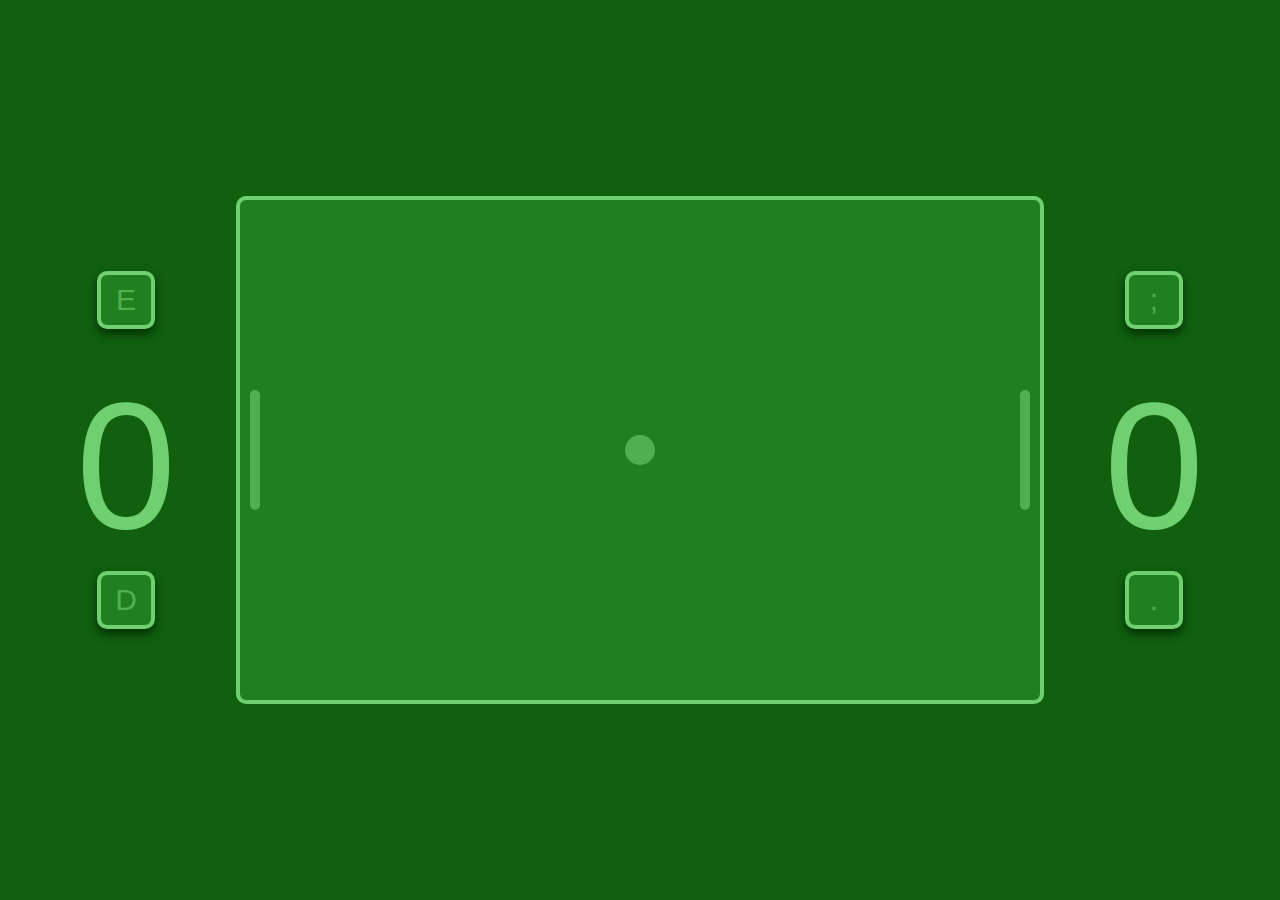
==== pong.html @ 87318ec1 "I'm disappointed in you Javascript..." ====
<!DOCTYPE html>

<!--////////////////////////////////////////////////////////////////////////////
HEAD
-->
<head>

  <title>PONG</title>
  <meta charset="UTF-8">

</head>

<!--////////////////////////////////////////////////////////////////////////////
BODY
-->
<body class="centro">

  <div class="placar">
    <div class="caixa centro">
      <div class="letra centro moldura">E</div>
    </div>
    <div class="caixa centro">
      <div class="numero">0</div>
    </div>
    <div class="caixa centro">
      <div class="letra centro moldura">D</div>
    </div>
  </div>

  <div id="arena" class="moldura">
    <div id="esq" class="barra"></div>
    <div id="dir" class="barra"></div>
    <div id="bola"></div>
  </div>

  <div class="placar">
    <div class="caixa centro">
      <div class="letra centro moldura">;</div>
    </div>
    <div class="caixa centro">
      <div class="numero">0</div>
    </div>
    <div class="caixa centro">
      <div class="letra centro moldura">.</div>
    </div>
  </div>

</body>

<!--////////////////////////////////////////////////////////////////////////////
STYLE
-->
<style>

  html
  {
    height:100%;
  }

  body
  {
    margin:0;
    height:100%;
    background-color:#106010;
  }

  #arena
  {
    width:800px;
    height:500px;
  }

  #bola
  {
    width:30px;
    height:30px;
    border-radius:100%;
    background-color:#50B050;
    position:absolute;
  }

  #esq
  {
    float:left;
    margin-left:10px;
  }

  #dir
  {
    float:right;
    margin-right:10px;
  }

  .centro
  {
    display:flex;
    align-items:center;
    justify-content:center;
  }

  .moldura
  {
    background-color:#208020;
    border:4px solid #70D070;
    border-radius:10px;
  }

  .barra
  {
    width:10px;
    height:120px;
    background-color:#50B050;
    border-radius:5px;
  }

  .placar
  {
    display:flex;
    flex-direction:column;
  }

  .caixa
  {
    width:220px;
    height:150px;
    color:#70D070;
    font-size:180px;
    font-family:sans-serif;
  }

  .letra
  {
    width:50px;
    height:50px;
    font-size:30px;
    box-shadow: 0 5px 10px #003000;
    color:#50B050;
  }

  .numero
  {
    padding-top:30px;
  }

</style>

<!--////////////////////////////////////////////////////////////////////////////
SCRIPT
-->
<script>

  'use strict'

  //============================================================================
  // OBJETOS
  //
  const info =
  {
    centro:{x:400,y:250}
  }

  const estado =
  {
    esq:0,
    dir:0,
    bola:{x:0,y:0},
  }

  const chave =
  {
    esq:{cima:false,baixo:false},
    dir:{cima:false,baixo:false},
  }

  const html =
  {
    arena:document.getElementById("arena"),
    esq:document.getElementById("esq"),
    dir:document.getElementById("dir"),
    bola:document.getElementById("bola"),
  }

  //============================================================================
  // FUNÇÕES
  //
  const movimente = function()
  {
    if(chave.esq.cima === true
    && chave.esq.baixo === false)
    {
      if(estado.esq > 12) estado.esq -= 6
    }

    else if(chave.esq.cima === false
    && chave.esq.baixo === true)
    {
      if(estado.esq < 500 - 120 - 12) estado.esq += 6
    }

    if(chave.dir.cima === true
    && chave.dir.baixo === false)
    {
      if(estado.dir > 12) estado.dir -= 6
    }

    else if(chave.dir.cima === false
    && chave.dir.baixo === true)
    {
      if(estado.dir < 500 - 120 - 12) estado.dir += 6
    }
  }

  const atualize = function()
  {
    html.esq.style.marginTop = String( estado.esq ) + "px"
    html.dir.style.marginTop = String( estado.dir ) + "px"

    const valor = "translate(" + estado.bola.x + "px," + estado.bola.y + "px)"

    html.bola.style.transform = valor
  }

  //============================================================================
  // CONTROLE
  //
  const controle =
  {
    apertou: function(tecla)
    {
      if(tecla.key === "e") chave.esq.cima = true
      else if(tecla.key === "d") chave.esq.baixo = true

      if(tecla.key === ";") chave.dir.cima = true
      else if(tecla.key === ".") chave.dir.baixo = true
    },

    soltou: function(tecla)
    {
      if(tecla.key === "e") chave.esq.cima = false
      else if(tecla.key === "d") chave.esq.baixo = false

      if(tecla.key === ";") chave.dir.cima = false
      else if(tecla.key === ".") chave.dir.baixo = false
    },
  }

  const gatilho =
  {
    apertou:addEventListener("keydown",controle.apertou,false),
    soltou:addEventListener("keyup",controle.soltou,false),
  }

  //============================================================================
  // MOTOR
  //
  const motor =
  {
    ligue: function()
    {
      estado.bola.x = info.centro.x - 15
      estado.bola.y = info.centro.y - 15

      estado.esq = estado.dir = info.centro.y - 60
    },

    rode: function()
    {
      movimente()
      atualize()
      window.requestAnimationFrame( motor.rode )
    },
  }

  motor.ligue()
  motor.rode()

</script>
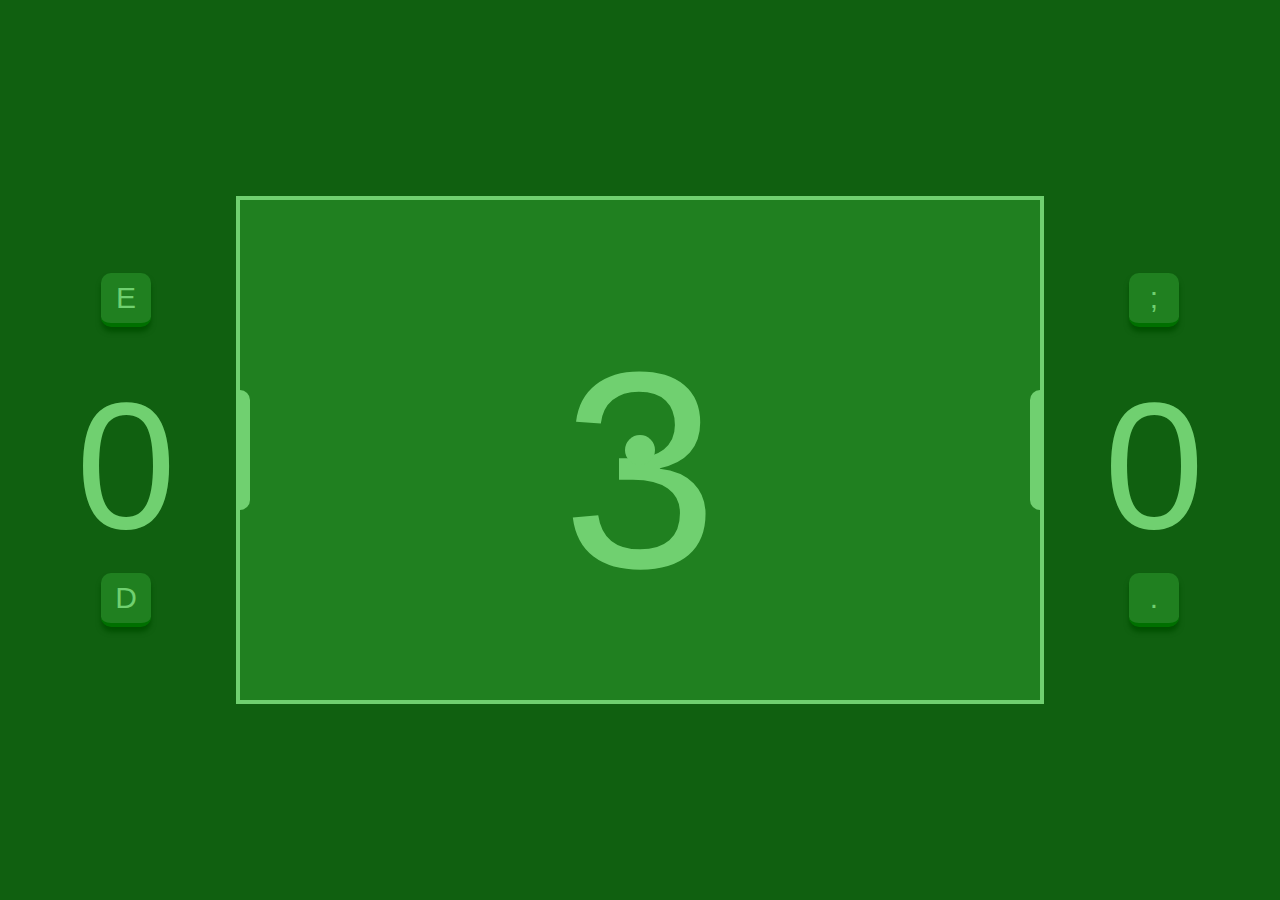
==== commit 760caec7: "99%" ====
--- a/pong.html
+++ b/pong.html
@@ -16,6 +16,8 @@
 -->
 <body class="centro">
 
+  <div id="contador" class="absolute">0</div>
+
   <div class="placar">
     <div class="caixa centro">
       <div class="letra centro moldura">E</div>
@@ -31,7 +33,7 @@
   <div id="arena" class="moldura">
     <div id="esq" class="barra"></div>
     <div id="dir" class="barra"></div>
-    <div id="bola"></div>
+    <div id="bola" class="absolute"></div>
   </div>
 
   <div class="placar">
@@ -69,6 +71,7 @@
   {
     width:800px;
     height:500px;
+    border:4px solid #70D070;
   }
 
   #bola
@@ -76,20 +79,40 @@
     width:30px;
     height:30px;
     border-radius:100%;
-    background-color:#50B050;
+    background-color:#70D070;
+  }
+
+  #esq
+  {
+    float:left;
+    border-radius: 0 10px 10px 0;
+  }
+
+  #dir
+  {
+    float:right;
+    border-radius: 10px 0 0 10px;
+  }
+
+  #contador
+  {
+    display:none;
+    color:#70D070;
+    font-size:280px;
+    font-family:sans-serif;
+    margin-top:40px;
+    animation:contagem 1s infinite;
+  }
+
+  @keyframes contagem
+  {
+    0%  {opacity:1}
+    100%{opacity:0}
+  }
+
+  .absolute
+  {
     position:absolute;
-  }
-
-  #esq
-  {
-    float:left;
-    margin-left:10px;
-  }
-
-  #dir
-  {
-    float:right;
-    margin-right:10px;
   }
 
   .centro
@@ -102,16 +125,13 @@
   .moldura
   {
     background-color:#208020;
-    border:4px solid #70D070;
-    border-radius:10px;
   }
 
   .barra
   {
     width:10px;
     height:120px;
-    background-color:#50B050;
-    border-radius:5px;
+    background-color:#70D070;
   }
 
   .placar
@@ -134,8 +154,8 @@
     width:50px;
     height:50px;
     font-size:30px;
-    box-shadow: 0 5px 10px #003000;
     color:#50B050;
+    border-radius:10px;
   }
 
   .numero
@@ -150,14 +170,16 @@
 -->
 <script>
 
-  'use strict'
+  "use strict"
 
   //============================================================================
   // OBJETOS
   //
   const info =
   {
-    centro:{x:400,y:250}
+    centro:{x:400,y:250},
+    hor:["esq","dir"],
+    ver:["cim","bai"],
   }
 
   const estado =
@@ -165,6 +187,8 @@
     esq:0,
     dir:0,
     bola:{x:0,y:0},
+    sentido:{hor:"",ver:""},
+    veloc:4,
   }
 
   const chave =
@@ -175,39 +199,99 @@
 
   const html =
   {
+    //..........................................................................
+    //
     arena:document.getElementById("arena"),
     esq:document.getElementById("esq"),
     dir:document.getElementById("dir"),
     bola:document.getElementById("bola"),
+    contador:document.getElementById("contador"),
+
+    //..........................................................................
+    //
+    letra:document.querySelectorAll(".letra"),
+    numero:document.querySelectorAll(".numero"),
   }
 
   //============================================================================
   // FUNÇÕES
   //
-  const movimente = function()
-  {
-    if(chave.esq.cima === true
-    && chave.esq.baixo === false)
-    {
-      if(estado.esq > 12) estado.esq -= 6
+  const movimente = 
+  {
+    barras:function()
+    {
+      //........................................................................
+      //
+      if(chave.esq.cima === true
+      && chave.esq.baixo === false)
+      {
+        if(estado.esq > 0) estado.esq -= 10
+      }
+
+      else if(chave.esq.cima === false
+      && chave.esq.baixo === true)
+      {
+        if(estado.esq < 500 - 120) estado.esq += 10
+      }
+
+      //........................................................................
+      //
+      if(chave.dir.cima === true
+      && chave.dir.baixo === false)
+      {
+        if(estado.dir > 0) estado.dir -= 10
+      }
+
+      else if(chave.dir.cima === false
+      && chave.dir.baixo === true)
+      {
+        if(estado.dir < 500 - 120) estado.dir += 10
+      }
+    },
+
+    bola:function()
+    {
+      //........................................................................
+      //
+      if(estado.sentido.hor === "esq") estado.bola.x -= estado.veloc / 2
+      else if(estado.sentido.hor === "dir") estado.bola.x += estado.veloc / 2
+
+      if(estado.sentido.ver === "cim") estado.bola.y -= estado.veloc / 2
+      else if(estado.sentido.ver === "bai") estado.bola.y += estado.veloc / 2
+
+      //........................................................................
+      //
+      if(estado.bola.x < 0)
+      {
+        estado.sentido.hor = "dir"
+        gol("esq")
+      }
+
+      else if(estado.bola.x > 800 - 30)
+      {
+        estado.sentido.hor = "esq"
+        gol("dir")
+      }
+
+      if(estado.bola.y < 0) estado.sentido.ver = "bai"
+      else if(estado.bola.y > 500 - 30) estado.sentido.ver = "cim"
+    },
+  }
+
+  const botao = function(indice,acao)
+  {
+    if(acao === "soltou")
+    {
+      html.letra[indice].style.boxShadow = "0 5px 5px #005000"
+      html.letra[indice].style.borderBottom = "4px solid #007000"
+      html.letra[indice].style.color = "#70D070"
     }
 
-    else if(chave.esq.cima === false
-    && chave.esq.baixo === true)
-    {
-      if(estado.esq < 500 - 120 - 12) estado.esq += 6
-    }
-
-    if(chave.dir.cima === true
-    && chave.dir.baixo === false)
-    {
-      if(estado.dir > 12) estado.dir -= 6
-    }
-
-    else if(chave.dir.cima === false
-    && chave.dir.baixo === true)
-    {
-      if(estado.dir < 500 - 120 - 12) estado.dir += 6
+    else if(acao === "apertou")
+    {
+      html.letra[indice].style.boxShadow = ""
+      html.letra[indice].style.borderBottom = ""
+      html.letra[indice].style.color = "#90F090"
     }
   }
 
@@ -219,12 +303,62 @@
     const valor = "translate(" + estado.bola.x + "px," + estado.bola.y + "px)"
 
     html.bola.style.transform = valor
+  }
+
+  const luzes = function()
+  {
+    //..........................................................................
+    //
+    if(chave.esq.cima === true) botao(0,"apertou")
+    else if(chave.esq.cima === false) botao(0,"soltou")
+
+    if(chave.esq.baixo === true) botao(1,"apertou")
+    else if(chave.esq.baixo === false) botao(1,"soltou")
+
+    //..........................................................................
+    //
+    if(chave.dir.cima === true) botao(2,"apertou")
+    else if(chave.dir.cima === false) botao(2,"soltou")
+
+    if(chave.dir.baixo === true) botao(3,"apertou")
+    else if(chave.dir.baixo === false) botao(3,"soltou")
+  }
+
+  const gol = function(lado)
+  {
+    if(lado === 'esq')
+    {
+      if(estado.esq - 30 < estado.bola.y && estado.esq + 120 > estado.bola.y)
+      {
+        estado.veloc += 1
+      }
+
+      else
+      {
+        html.numero[0].innerHTML = String(Number(html.numero[0].innerHTML) + 1)
+        motor.ligue()
+      }
+    }
+
+    else if(lado === 'dir')
+    {
+      if(estado.dir - 30 < estado.bola.y && estado.dir + 120 > estado.bola.y)
+      {
+        estado.veloc += 1
+      }
+
+      else
+      {
+        html.numero[1].innerHTML = String(Number(html.numero[1].innerHTML) + 1)
+        motor.ligue()
+      }
+    }
   }
 
   //============================================================================
   // CONTROLE
   //
-  const controle =
+  const comando =
   {
     apertou: function(tecla)
     {
@@ -245,10 +379,10 @@
     },
   }
 
-  const gatilho =
-  {
-    apertou:addEventListener("keydown",controle.apertou,false),
-    soltou:addEventListener("keyup",controle.soltou,false),
+  const controle =
+  {
+    apertou:addEventListener("keydown",comando.apertou,false),
+    soltou:addEventListener("keyup",comando.soltou,false),
   }
 
   //============================================================================
@@ -258,6 +392,34 @@
   {
     ligue: function()
     {
+      estado.veloc = 4
+      estado.sentido = {hor:"",ver:""}
+      html.contador.style.display = "flex"
+      html.contador.innerHTML = "3"
+
+      const contagem = setInterval( function()
+      {
+        const valor = Number(html.contador.innerHTML)
+
+        if(valor > 0)
+        {
+          html.contador.innerHTML = String(valor - 1)
+
+          if(valor === 1)
+          {
+            estado.sentido.hor = info.hor[Math.floor(Math.random() * 2)]
+            estado.sentido.ver = info.ver[Math.floor(Math.random() * 2)]
+          }
+        }
+
+        else if(valor === 0)
+        {
+          html.contador.style.display = "none"
+          clearInterval(contagem)
+        }
+      },
+      1000 )
+
       estado.bola.x = info.centro.x - 15
       estado.bola.y = info.centro.y - 15
 
@@ -266,7 +428,9 @@
 
     rode: function()
     {
-      movimente()
+      movimente.barras()
+      movimente.bola()
+      luzes()
       atualize()
       window.requestAnimationFrame( motor.rode )
     },
